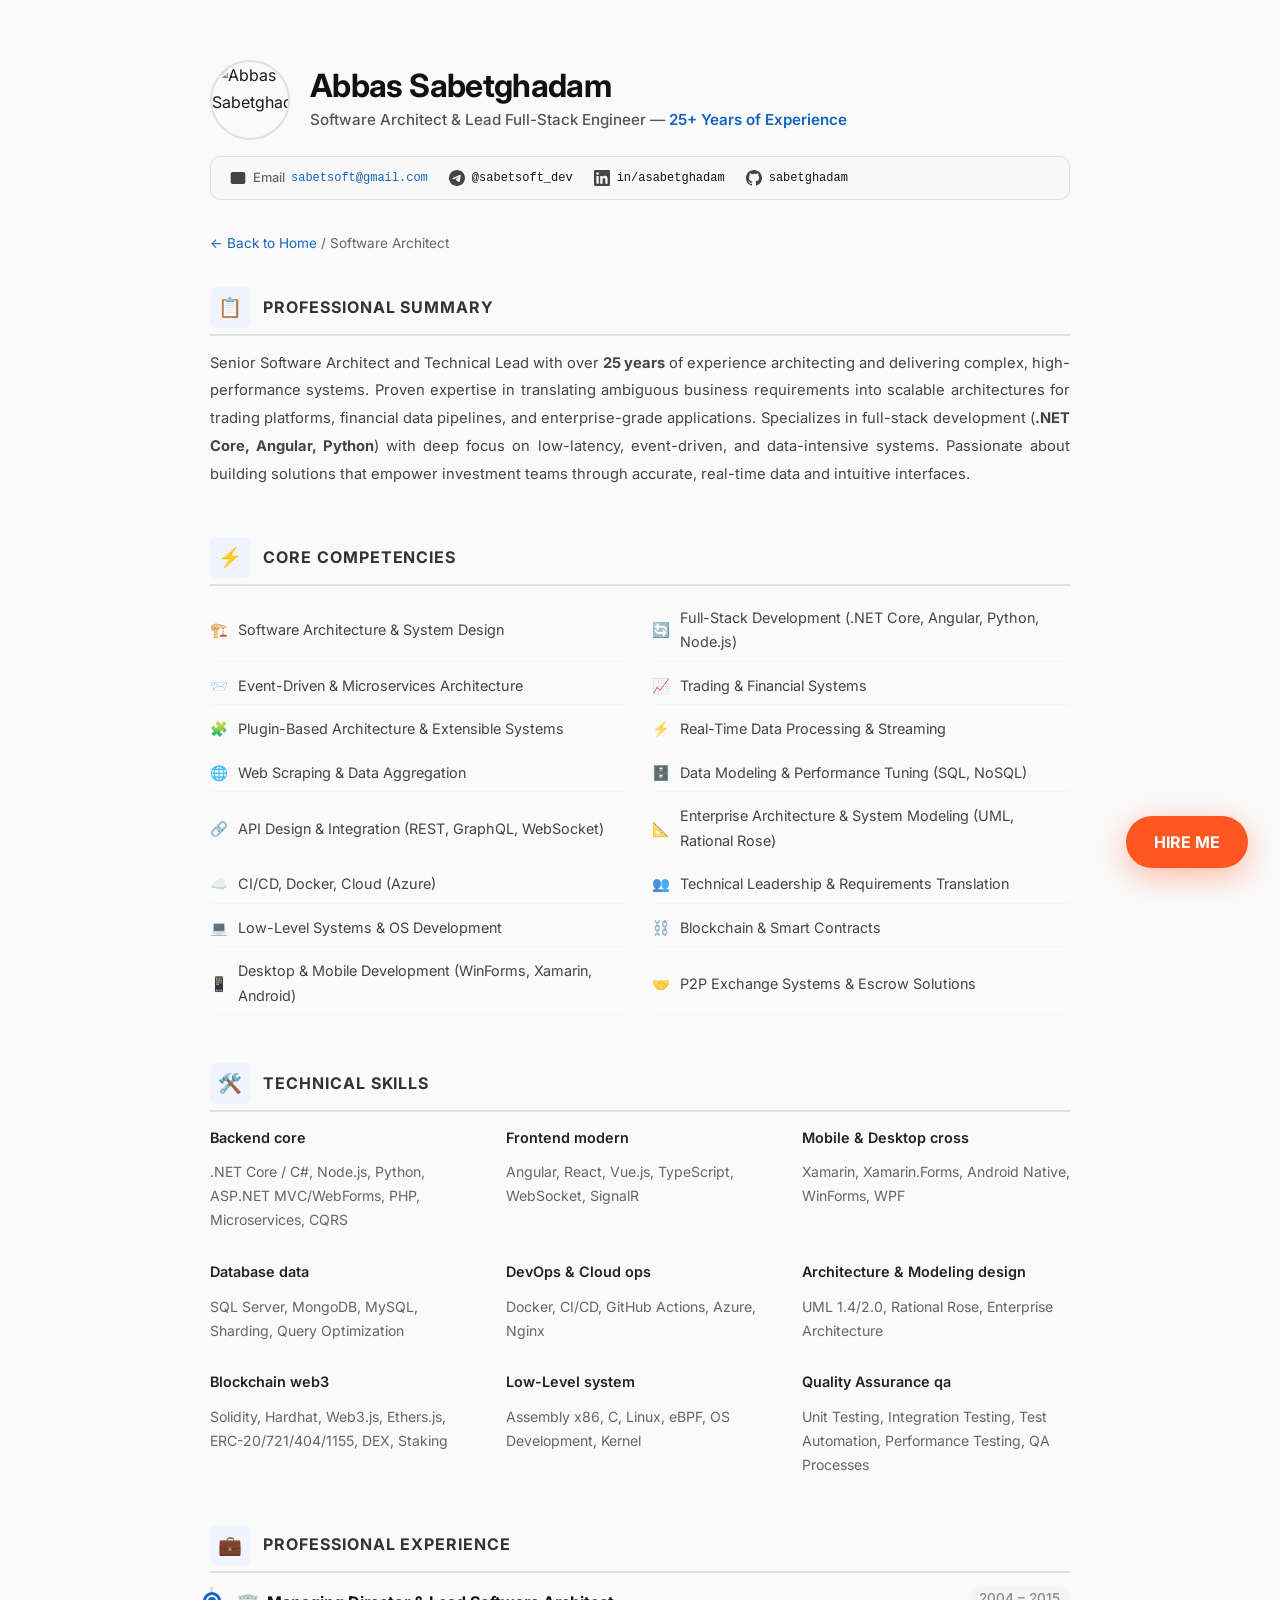
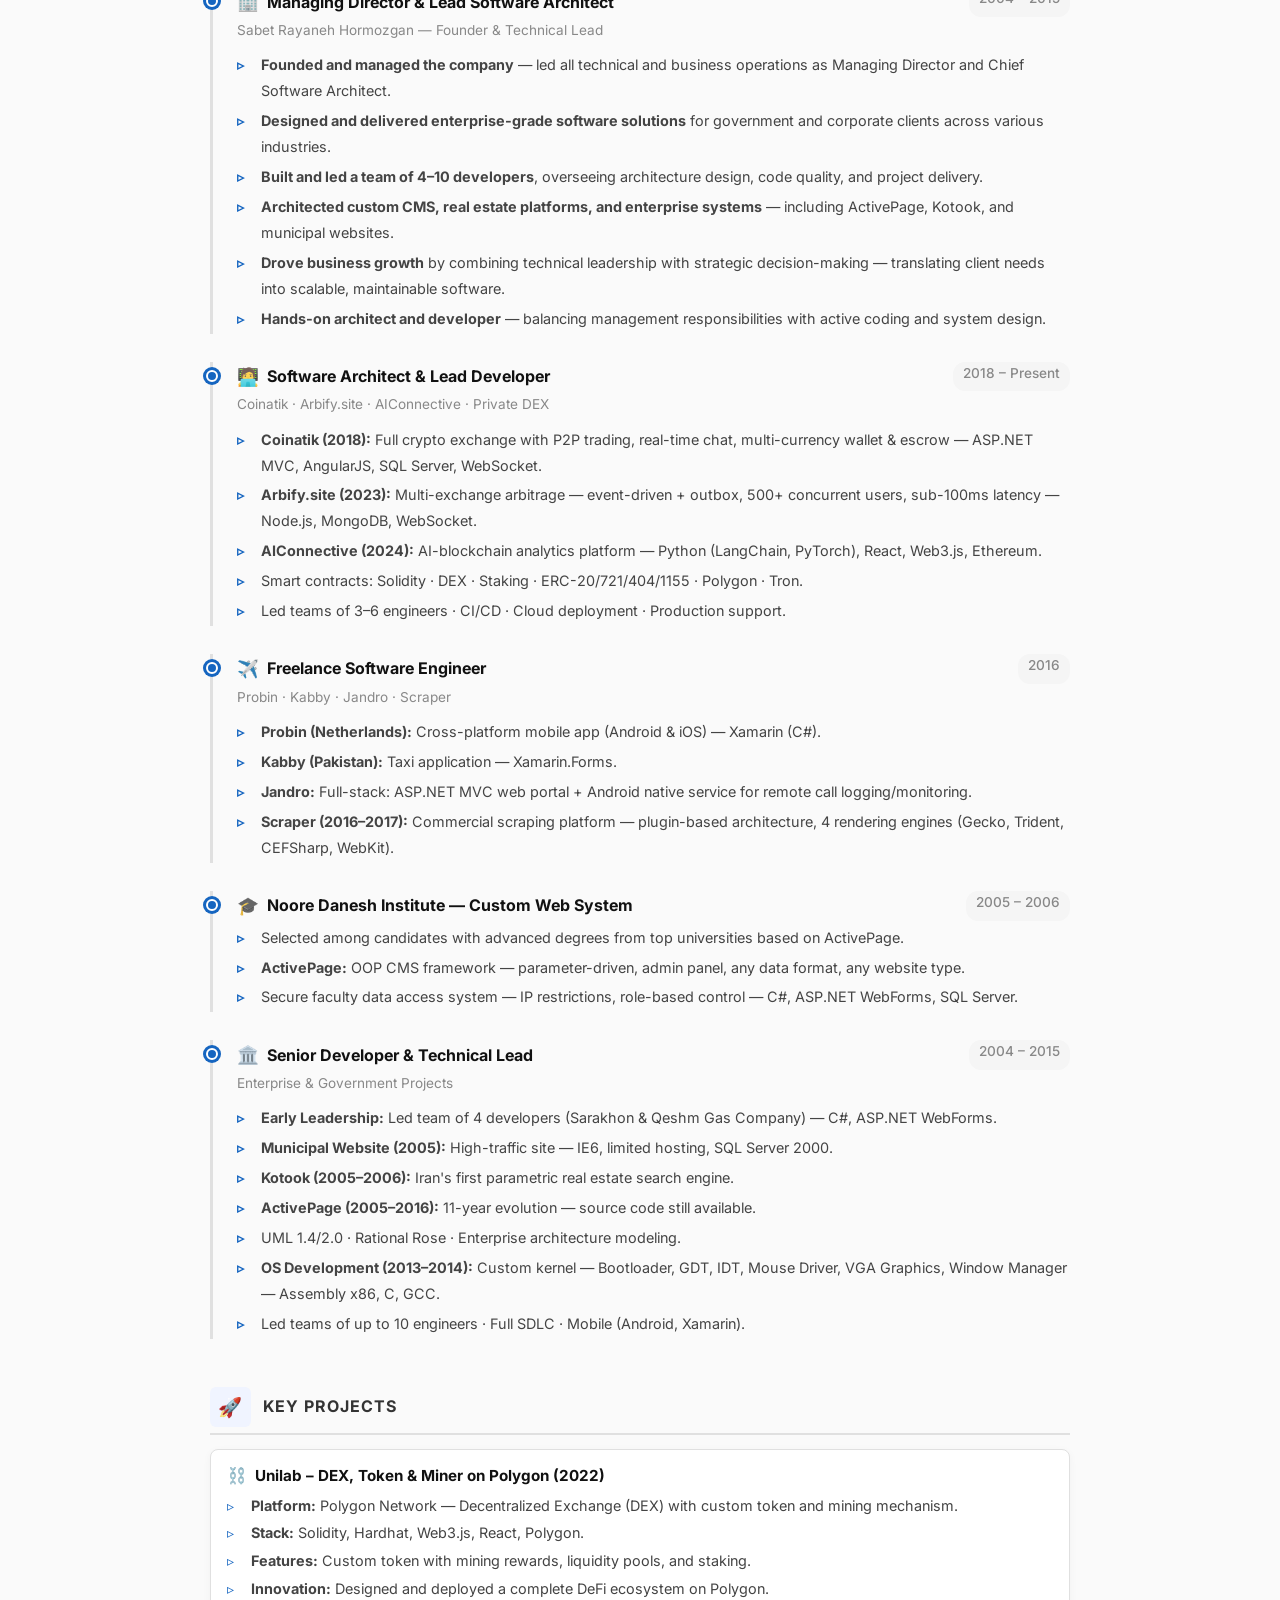
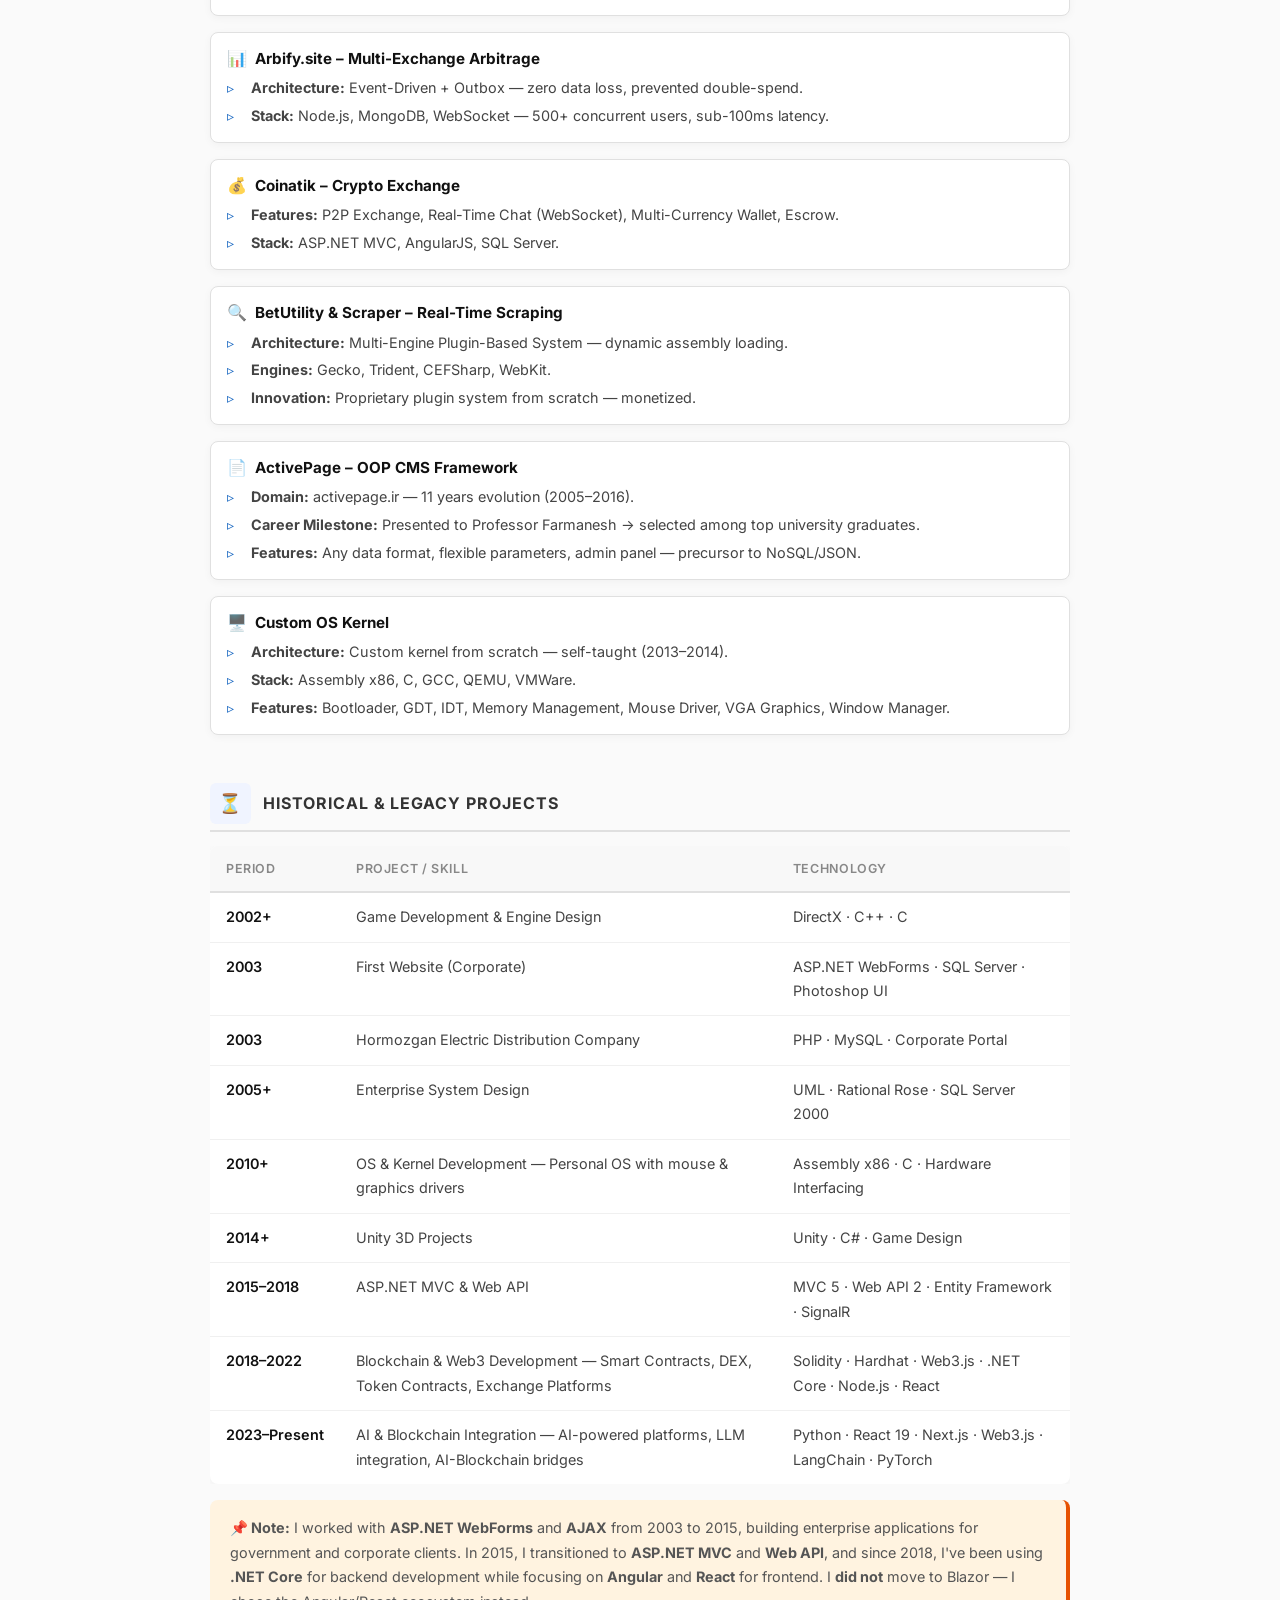
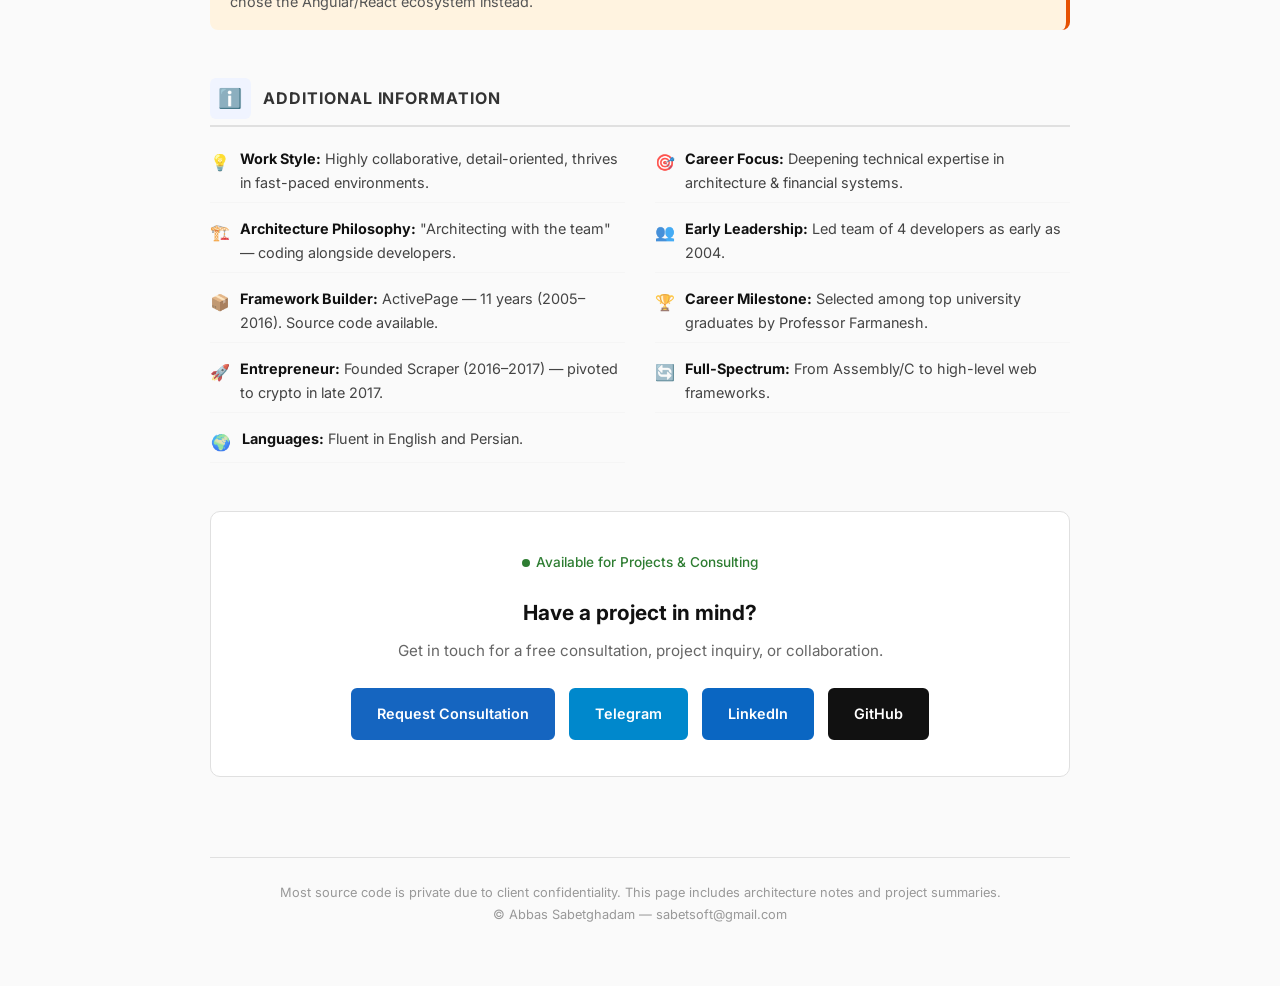
==== architect.html @ c686d270 "Create architect.html" ====
<!DOCTYPE html>
<html lang="en">

<head>
    <meta charset="UTF-8" />
    <meta name="viewport" content="width=device-width, initial-scale=1.0" />
    <title>Software Architect — Abbas Sabetghadam</title>
    <meta name="description"
        content="Software Architect and Lead Full-Stack Engineer with 25+ years of experience. Specializing in scalable architectures, trading systems, .NET Core, Angular, and real-time data pipelines." />
    <link rel="preconnect" href="https://fonts.googleapis.com" />
    <link rel="preconnect" href="https://fonts.gstatic.com" crossorigin />
    <link
        href="https://fonts.googleapis.com/css2?family=Inter:opsz,wght@14..32,400;14..32,500;14..32,600;14..32,700;14..32,800&display=swap"
        rel="stylesheet" />
    <style>
        /* ─── Reset & Base ─── */
        *,
        *::before,
        *::after {
            margin: 0;
            padding: 0;
            box-sizing: border-box;
        }

        :root {
            --primary: #111;
            --accent: #1565c0;
            --accent-hover: #0d47a1;
            --bg: #fafafa;
            --card: #fff;
            --border: #e0e0e0;
            --text: #1a1a1a;
            --muted: #666;
            --green: #2e7d32;
            --orange: #e65100;
            --blue: #1565c0;
            --hire: #ff5722;
            --hire-hover: #e64a19;
            --hire-glow: rgba(255, 87, 34, 0.4);
            --icon-bg: #f0f4ff;
            --shadow: 0 2px 8px rgba(0, 0, 0, 0.04);
        }

        * {
            margin: 0;
            padding: 0;
            box-sizing: border-box;
        }

        body {
            font-family: 'Inter', -apple-system, BlinkMacSystemFont, sans-serif;
            background: var(--bg);
            color: var(--text);
            line-height: 1.7;
            -webkit-font-smoothing: antialiased;
            padding: 60px 30px;
        }

        .container {
            max-width: 860px;
            margin: 0 auto;
        }

        /* ─── Floating Hire Button ─── */
        .floating-hire {
            position: fixed;
            bottom: 32px;
            right: 32px;
            z-index: 999;
        }

        .hire-btn {
            display: inline-flex;
            align-items: center;
            gap: 10px;
            padding: 16px 28px;
            background: var(--hire);
            color: #fff;
            border: none;
            border-radius: 50px;
            font-size: 1rem;
            font-weight: 700;
            font-family: 'Inter', sans-serif;
            cursor: pointer;
            box-shadow: 0 8px 30px var(--hire-glow);
            transition: all 0.3s ease;
            animation: hirePulse 2s ease-in-out infinite;
        }

        .hire-btn:hover {
            transform: translateY(-3px) scale(1.03);
            background: var(--hire-hover);
        }

        @keyframes hirePulse {

            0%,
            100% {
                transform: scale(1);
            }

            50% {
                transform: scale(1.04);
            }
        }

        /* ─── Modal ─── */
        .modal-overlay {
            position: fixed;
            top: 0;
            left: 0;
            width: 100%;
            height: 100%;
            background: rgba(0, 0, 0, 0.6);
            z-index: 9999;
            display: flex;
            align-items: center;
            justify-content: center;
            opacity: 0;
            visibility: hidden;
            transition: all 0.3s ease;
            backdrop-filter: blur(4px);
        }

        .modal-overlay.active {
            opacity: 1;
            visibility: visible;
        }

        .modal {
            background: #fff;
            border-radius: 16px;
            padding: 0;
            max-width: 520px;
            width: 90%;
            box-shadow: 0 25px 80px rgba(0, 0, 0, 0.25);
            transform: translateY(30px) scale(0.95);
            transition: all 0.4s cubic-bezier(0.175, 0.885, 0.32, 1.275);
            overflow: hidden;
        }

        .modal-overlay.active .modal {
            transform: translateY(0) scale(1);
        }

        .modal-header {
            background: var(--hire);
            padding: 28px 28px 20px;
            color: #fff;
            text-align: center;
        }

        .modal-header h2 {
            font-size: 1.5rem;
            font-weight: 700;
            margin-bottom: 4px;
        }

        .modal-header .modal-subtitle {
            font-size: 0.9rem;
            opacity: 0.9;
        }

        .modal-body {
            padding: 28px;
        }

        .modal-options {
            display: flex;
            flex-direction: column;
            gap: 14px;
        }

        .modal-option {
            display: flex;
            align-items: center;
            gap: 16px;
            padding: 18px 20px;
            border: 2px solid var(--border);
            border-radius: 12px;
            text-decoration: none;
            color: var(--text);
            font-weight: 600;
            font-size: 0.95rem;
            transition: all 0.2s ease;
        }

        .modal-option:hover {
            border-color: var(--accent);
            background: #f8faff;
            transform: translateX(4px);
        }

        .modal-option-icon {
            width: 44px;
            height: 44px;
            border-radius: 10px;
            display: flex;
            align-items: center;
            justify-content: center;
            flex-shrink: 0;
            font-size: 1.3rem;
        }

        .modal-option-icon.email {
            background: #e3f2fd;
            color: #1565c0;
        }

        .modal-option-icon.telegram {
            background: #e0f7fa;
            color: #0088cc;
        }

        .modal-option-icon.linkedin {
            background: #e8eaf6;
            color: #0a66c2;
        }

        .modal-option-icon.github {
            background: #f5f5f5;
            color: #111;
        }

        .modal-option-text small {
            display: block;
            font-weight: 400;
            color: var(--muted);
            font-size: 0.8rem;
            margin-top: 2px;
        }

        .modal-close {
            display: block;
            width: 100%;
            margin-top: 20px;
            padding: 12px;
            background: transparent;
            border: 2px solid #ddd;
            border-radius: 10px;
            font-size: 0.9rem;
            font-weight: 600;
            cursor: pointer;
            color: #888;
            transition: all 0.2s;
            font-family: 'Inter', sans-serif;
        }

        .modal-close:hover {
            border-color: #aaa;
            color: #555;
            background: #f5f5f5;
        }

        .modal-footer-note {
            text-align: center;
            font-size: 0.78rem;
            color: #aaa;
            margin-top: 16px;
        }

        /* ─── Header ─── */
        .header {
            display: flex;
            flex-direction: column;
            gap: 16px;
            margin-bottom: 32px;
        }

        .header-top {
            display: flex;
            align-items: center;
            gap: 20px;
            flex-wrap: wrap;
        }

        .profile-pic {
            width: 80px;
            height: 80px;
            border-radius: 50%;
            object-fit: cover;
            border: 2px solid var(--border);
            flex-shrink: 0;
        }

        .header-title h1 {
            font-size: 2rem;
            font-weight: 700;
            letter-spacing: -0.02em;
            color: var(--primary);
            line-height: 1.2;
        }

        .header-title .role {
            font-size: 0.95rem;
            font-weight: 500;
            color: #555;
            margin-top: 2px;
        }

        .header-title .role .highlight {
            color: var(--accent);
            font-weight: 600;
        }

        /* ─── Social Box ─── */
        .social-box {
            display: flex;
            flex-wrap: wrap;
            align-items: center;
            gap: 12px 20px;
            padding: 10px 18px;
            border: 1px solid var(--border);
            border-radius: 10px;
            background: #f8f8f8;
            width: 100%;
        }

        .social-item {
            display: flex;
            align-items: center;
            gap: 6px;
            font-size: 0.8rem;
            color: #444;
            text-decoration: none;
            transition: color 0.2s;
        }

        .social-item:hover {
            color: var(--accent);
        }

        .social-item .icon {
            width: 18px;
            height: 18px;
            flex-shrink: 0;
            display: flex;
            align-items: center;
            justify-content: center;
        }

        .social-item .icon svg {
            width: 16px;
            height: 16px;
            fill: currentColor;
        }

        .social-item .label {
            font-weight: 500;
            color: #666;
        }

        .social-item .handle {
            color: var(--primary);
            font-weight: 400;
            font-family: 'SF Mono', 'Fira Code', monospace;
            font-size: 0.75rem;
        }

        .social-item .handle.email {
            color: var(--accent);
        }

        .social-item:hover .handle.email {
            text-decoration: underline;
        }

        /* ─── Breadcrumb ─── */
        .breadcrumb {
            font-size: 0.85rem;
            color: var(--muted);
            margin-bottom: 32px;
        }

        .breadcrumb a {
            color: var(--accent);
            text-decoration: none;
        }

        .breadcrumb a:hover {
            text-decoration: underline;
        }

        /* ─── Sections ─── */
        .section {
            margin-bottom: 48px;
        }

        .section-title {
            font-size: 1rem;
            font-weight: 700;
            text-transform: uppercase;
            letter-spacing: 0.06em;
            color: #333;
            margin-bottom: 14px;
            padding-bottom: 6px;
            border-bottom: 2px solid #e0e0e0;
            display: flex;
            align-items: center;
            gap: 12px;
        }

        .section-title .section-icon {
            font-size: 1.2rem;
            background: var(--icon-bg);
            padding: 4px 8px;
            border-radius: 6px;
        }

        .section-title .badge-new {
            font-size: 0.65rem;
            text-transform: none;
            background: var(--green);
            color: #fff;
            padding: 2px 10px;
            border-radius: 12px;
            font-weight: 600;
        }

        .skill-grid {
            display: grid;
            grid-template-columns: repeat(auto-fit, minmax(220px, 1fr));
            gap: 28px;
        }

        .skill-category h3 {
            font-size: 0.9rem;
            font-weight: 600;
            color: #222;
            margin-bottom: 10px;
        }

        .skill-category p {
            font-size: 0.88rem;
            color: var(--muted);
            line-height: 1.7;
        }

        .skill-category .tech-tags {
            display: flex;
            flex-wrap: wrap;
            gap: 6px;
            margin-top: 8px;
        }

        .skill-category .tech-tag {
            padding: 2px 10px;
            background: #f0f0f0;
            border-radius: 4px;
            font-size: 0.75rem;
            font-weight: 500;
            color: #555;
        }

        .skill-category .tech-tag.primary {
            background: #e3f2fd;
            color: #1565c0;
        }

        .skill-category .tech-tag.new {
            background: #e8f5e9;
            color: #2e7d32;
        }

        .skill-category .tech-tag.legacy {
            background: #fff3e0;
            color: #e65100;
        }

        .competencies-grid {
            display: grid;
            grid-template-columns: repeat(2, 1fr);
            gap: 6px 24px;
        }

        .competencies-grid .item {
            font-size: 0.9rem;
            color: #444;
            padding: 6px 0 6px 28px;
            border-bottom: 1px solid #f5f5f5;
            position: relative;
            display: flex;
            align-items: center;
            gap: 10px;
        }

        .competencies-grid .item .icon {
            position: absolute;
            left: 0;
            font-size: 0.9rem;
            opacity: 0.8;
        }

        .competencies-grid .item::before {
            display: none;
        }

        .exp-item {
            margin-bottom: 28px;
            padding-left: 28px;
            position: relative;
            border-left: 3px solid #e0e0e0;
            padding-left: 24px;
        }

        .exp-item:last-child {
            margin-bottom: 0;
        }

        .exp-item::before {
            content: "";
            position: absolute;
            left: -7px;
            top: 8px;
            width: 12px;
            height: 12px;
            background: var(--accent);
            border-radius: 50%;
            border: 2px solid var(--card);
            box-shadow: 0 0 0 3px var(--accent);
        }

        .exp-header {
            display: flex;
            justify-content: space-between;
            flex-wrap: wrap;
            gap: 4px 12px;
            margin-bottom: 2px;
        }

        .exp-header h3 {
            font-size: 1rem;
            font-weight: 700;
            color: #111;
            display: flex;
            align-items: center;
            gap: 8px;
        }

        .exp-header h3 .exp-icon {
            font-size: 1.1rem;
            opacity: 0.8;
        }

        .exp-header .year {
            font-size: 0.85rem;
            color: #888;
            font-weight: 500;
            background: #f5f5f5;
            padding: 0 10px;
            border-radius: 12px;
        }

        .exp-sub {
            font-size: 0.85rem;
            color: #888;
            margin-bottom: 8px;
        }

        .exp-list {
            list-style: none;
            padding: 0;
            font-size: 0.9rem;
            color: #444;
            line-height: 1.8;
        }

        .exp-list li {
            padding: 2px 0 2px 24px;
            position: relative;
        }

        .exp-list li::before {
            content: "▹";
            position: absolute;
            left: 0;
            color: var(--accent);
            font-weight: 600;
        }

        .project-item {
            margin-bottom: 16px;
            padding: 12px 16px;
            background: var(--card);
            border: 1px solid var(--border);
            border-radius: 8px;
            transition: all 0.2s ease;
            box-shadow: var(--shadow);
        }

        .project-item:hover {
            border-color: var(--accent);
        }

        .project-item:last-child {
            margin-bottom: 0;
        }

        .project-item h3 {
            font-size: 0.95rem;
            font-weight: 700;
            color: #111;
            display: flex;
            align-items: center;
            gap: 8px;
        }

        .project-item h3 .project-icon {
            font-size: 1rem;
            opacity: 0.8;
        }

        .project-item ul {
            list-style: none;
            padding: 0;
            font-size: 0.9rem;
            color: #444;
            line-height: 1.8;
            margin-top: 2px;
        }

        .project-item ul li {
            padding: 1px 0 1px 24px;
            position: relative;
        }

        .project-item ul li::before {
            content: "▹";
            position: absolute;
            left: 0;
            color: var(--accent);
        }

        .table-wrapper {
            overflow-x: auto;
            margin-top: 8px;
        }

        .table-wrapper table {
            width: 100%;
            border-collapse: collapse;
            font-size: 0.9rem;
            background: var(--card);
            border-radius: 8px;
            overflow: hidden;
            box-shadow: var(--shadow);
        }

        .table-wrapper thead th {
            text-align: left;
            font-weight: 600;
            font-size: 0.78rem;
            text-transform: uppercase;
            letter-spacing: 0.05em;
            color: #888;
            padding: 12px 16px;
            background: #f8f8f8;
            border-bottom: 2px solid var(--border);
        }

        .table-wrapper tbody td {
            padding: 12px 16px;
            border-bottom: 1px solid #f0f0f0;
            vertical-align: top;
            color: #444;
        }

        .table-wrapper tbody tr:last-child td {
            border-bottom: none;
        }

        .table-wrapper tbody td:first-child {
            font-weight: 600;
            color: var(--primary);
            white-space: nowrap;
        }

        .project-link {
            color: var(--accent);
            text-decoration: none;
            font-weight: 500;
            font-size: 0.8rem;
            margin-left: 4px;
        }

        .project-link:hover {
            text-decoration: underline;
        }

        .badge {
            display: inline-block;
            font-size: 0.72rem;
            font-weight: 600;
            padding: 4px 10px;
            border-radius: 4px;
            text-transform: uppercase;
            letter-spacing: 0.04em;
        }

        .badge-live {
            background: #e8f5e9;
            color: var(--green);
        }

        .badge-progress {
            background: #fff3e0;
            color: var(--orange);
        }

        .badge-done {
            background: #e3f2fd;
            color: var(--blue);
        }

        blockquote {
            border-left: 3px solid #333;
            padding: 8px 0 8px 20px;
            margin: 24px 0;
            color: var(--muted);
            font-style: italic;
            font-size: 0.95rem;
        }

        .feature-grid {
            display: grid;
            grid-template-columns: repeat(auto-fit, minmax(200px, 1fr));
            gap: 20px;
            margin: 16px 0;
        }

        .feature-item {
            background: var(--card);
            border: 1px solid var(--border);
            border-radius: 8px;
            padding: 20px;
            text-align: center;
        }

        .feature-item .icon {
            font-size: 2rem;
            margin-bottom: 8px;
        }

        .feature-item h4 {
            font-size: 0.9rem;
            font-weight: 600;
            margin-bottom: 4px;
        }

        .feature-item p {
            font-size: 0.8rem;
            color: var(--muted);
        }

        .code-block {
            background: #1e1e1e;
            color: #d4d4d4;
            padding: 24px;
            border-radius: 6px;
            font-family: 'SF Mono', 'Fira Code', 'Consolas', monospace;
            font-size: 0.82rem;
            line-height: 1.8;
            overflow-x: auto;
            margin: 16px 0;
        }

        .code-block .comment {
            color: #6a9955;
        }

        .code-block .keyword {
            color: #569cd6;
        }

        .code-block .string {
            color: #ce9178;
        }

        .code-block .func {
            color: #dcdcaa;
        }

        .code-block .type {
            color: #4ec9b0;
        }

        .info-grid {
            display: grid;
            grid-template-columns: 1fr 1fr;
            gap: 8px 30px;
            font-size: 0.9rem;
            color: #444;
        }

        .info-grid strong {
            color: #111;
        }

        .info-grid .info-item {
            display: flex;
            align-items: flex-start;
            gap: 10px;
            padding: 6px 0;
            border-bottom: 1px solid #f5f5f5;
        }

        .info-grid .info-item .info-icon {
            font-size: 1rem;
            opacity: 0.8;
            margin-top: 2px;
            width: 22px;
            text-align: center;
        }

        .cta-section {
            background: var(--card);
            border: 1px solid var(--border);
            border-radius: 10px;
            padding: 36px 32px;
            text-align: center;
            margin-top: 40px;
        }

        .cta-section h2 {
            font-size: 1.3rem;
            font-weight: 700;
            color: var(--primary);
            margin-bottom: 8px;
        }

        .cta-section p {
            color: var(--muted);
            margin-bottom: 24px;
            font-size: 0.95rem;
        }

        .cta-buttons {
            display: flex;
            gap: 14px;
            justify-content: center;
            flex-wrap: wrap;
        }

        .btn {
            display: inline-flex;
            align-items: center;
            gap: 8px;
            padding: 12px 24px;
            border-radius: 6px;
            font-size: 0.9rem;
            font-weight: 600;
            text-decoration: none;
            transition: all 0.2s;
            cursor: pointer;
            font-family: 'Inter', sans-serif;
            border: 2px solid transparent;
        }

        .btn-primary {
            background: var(--accent);
            color: #fff;
            border-color: var(--accent);
        }

        .btn-primary:hover {
            background: var(--accent-hover);
            border-color: var(--accent-hover);
        }

        .btn-telegram {
            background: #0088cc;
            color: #fff;
            border-color: #0088cc;
        }

        .btn-telegram:hover {
            background: #006da3;
            border-color: #006da3;
        }

        .btn-linkedin {
            background: #0a66c2;
            color: #fff;
            border-color: #0a66c2;
        }

        .btn-linkedin:hover {
            background: #084e96;
            border-color: #084e96;
        }

        .btn-github {
            background: #111;
            color: #fff;
            border-color: #111;
        }

        .btn-github:hover {
            background: #333;
            border-color: #333;
        }

        .availability {
            display: inline-flex;
            align-items: center;
            gap: 6px;
            margin-bottom: 20px;
            font-size: 0.85rem;
            color: var(--green);
            font-weight: 500;
        }

        .availability-dot {
            width: 8px;
            height: 8px;
            border-radius: 50%;
            background: var(--green);
            animation: pulse 2s infinite;
        }

        @keyframes pulse {

            0%,
            100% {
                opacity: 1;
            }

            50% {
                opacity: 0.4;
            }
        }

        .footer-note {
            margin-top: 80px;
            padding-top: 24px;
            border-top: 1px solid var(--border);
            font-size: 0.8rem;
            color: #999;
            text-align: center;
        }

        .inline-code {
            background: #f0f0f0;
            padding: 2px 8px;
            border-radius: 4px;
            font-family: 'SF Mono', 'Fira Code', 'Consolas', monospace;
            font-size: 0.85rem;
            color: #d63384;
        }

        .legacy-note {
            background: #fff3e0;
            border-radius: 8px;
            padding: 16px 20px;
            border-right: 4px solid #e65100;
            margin-top: 16px;
        }

        .legacy-note p {
            font-size: 0.9rem;
            color: #555;
            margin: 0;
        }

        @media (max-width: 650px) {
            .container {
                padding: 40px 20px;
            }

            .header-top {
                flex-wrap: wrap;
            }

            .header-title h1 {
                font-size: 1.5rem;
            }

            .social-box {
                flex-direction: column;
                align-items: stretch;
                gap: 6px;
                padding: 10px 14px;
            }

            .social-item {
                font-size: 0.75rem;
            }

            .social-item .handle {
                font-size: 0.7rem;
            }

            .competencies-grid {
                grid-template-columns: 1fr;
            }

            .skill-grid,
            .feature-grid {
                grid-template-columns: 1fr;
            }

            .info-grid {
                grid-template-columns: 1fr;
            }

            .cta-buttons {
                flex-direction: column;
            }

            .btn {
                justify-content: center;
            }

            .floating-hire {
                bottom: 20px;
                right: 20px;
            }

            .hire-btn {
                padding: 14px 22px;
                font-size: 0.9rem;
            }

            .modal {
                width: 95%;
            }

            .modal-body {
                padding: 20px;
            }

            .modal-option {
                padding: 14px 16px;
            }

            .exp-item {
                padding-left: 16px;
            }

            .exp-item::before {
                left: -6px;
                width: 10px;
                height: 10px;
            }

            .table-wrapper tbody td:first-child {
                white-space: normal;
            }

            .legacy-note {
                padding: 12px 16px;
            }

            .legacy-note p {
                font-size: 0.8rem;
            }
        }
    </style>
</head>

<body>

    <!-- ─── Floating Hire Button ─── -->
    <div class="floating-hire">
        <button class="hire-btn" onclick="openHireModal()">HIRE ME</button>
    </div>

    <!-- ─── Hire Modal ─── -->
    <div class="modal-overlay" id="hireModal">
        <div class="modal">
            <div class="modal-header">
                <h2>Let's Build Together 🚀</h2>
                <div class="modal-subtitle">Choose how you'd like to connect</div>
            </div>
            <div class="modal-body">
                <div class="modal-options">
                    <a href="mailto:sabetsoft@gmail.com?subject=Architecture%20Project%20Inquiry" class="modal-option">
                        <div class="modal-option-icon email">✉️</div>
                        <div class="modal-option-text">
                            Send an Email
                            <small>sabetsoft@gmail.com</small>
                        </div>
                    </a>
                    <a href="https://t.me/sabetsoft_dev" target="_blank" rel="noopener" class="modal-option">
                        <div class="modal-option-icon telegram">💬</div>
                        <div class="modal-option-text">
                            Chat on Telegram
                            <small>@sabetsoft_dev</small>
                        </div>
                    </a>
                    <a href="https://www.linkedin.com/in/asabetghadam" target="_blank" rel="noopener"
                        class="modal-option">
                        <div class="modal-option-icon linkedin">🔗</div>
                        <div class="modal-option-text">
                            Connect on LinkedIn
                            <small>Professional profile</small>
                        </div>
                    </a>
                    <a href="https://github.com/sabetghadam" target="_blank" rel="noopener" class="modal-option">
                        <div class="modal-option-icon github">🐙</div>
                        <div class="modal-option-text">
                            View GitHub
                            <small>Open source &amp; project samples</small>
                        </div>
                    </a>
                </div>
                <button class="modal-close" onclick="closeHireModal()">Maybe Later</button>
                <div class="modal-footer-note">Typically respond within a few hours</div>
            </div>
        </div>
    </div>

    <div class="container">

        <!-- ─── HEADER ─── -->
        <div class="header">

            <div class="header-top">
                <img src="https://avatars.githubusercontent.com/u/6519453?s=96&v=4" alt="Abbas Sabetghadam"
                    class="profile-pic" />
                <div class="header-title">
                    <h1>Abbas Sabetghadam</h1>
                    <div class="role">
                        Software Architect &amp; Lead Full-Stack Engineer —
                        <span class="highlight">25+ Years of Experience</span>
                    </div>
                </div>
            </div>

            <div class="social-box">

                <a href="mailto:sabetsoft@gmail.com" class="social-item">
                    <span class="icon">
                        <svg viewBox="0 0 24 24" fill="none" stroke="currentColor" stroke-width="2">
                            <path d="M4 4h16c1.1 0 2 .9 2 2v12c0 1.1-.9 2-2 2H4c-1.1 0-2-.9-2-2V6c0-1.1.9-2 2-2z" />
                            <polyline points="22,6 12,13 2,6" />
                        </svg>
                    </span>
                    <span class="label">Email</span>
                    <span class="handle email">sabetsoft@gmail.com</span>
                </a>

                <a href="https://t.me/sabetsoft_dev" target="_blank" rel="noopener" class="social-item">
                    <span class="icon">
                        <svg viewBox="0 0 24 24" fill="currentColor">
                            <path d="M12 0C5.373 0 0 5.373 0 12s5.373 12 12 12 12-5.373 12-12S18.627 0 12 0zm5.562 8.161c-.18 1.897-.962 6.502-1.359 8.627-.168.9-.5 1.201-.82 1.23-.697.064-1.226-.461-1.901-.903-1.056-.692-1.653-1.123-2.678-1.799-1.185-.781-.417-1.21.258-1.911.177-.184 3.247-2.977 3.307-3.23.007-.032.015-.15-.056-.212s-.174-.041-.249-.024c-.106.024-1.793 1.139-5.062 3.345-.479.329-.913.489-1.302.481-.428-.009-1.252-.242-1.865-.442-.752-.244-1.349-.374-1.297-.788.027-.216.325-.437.893-.663 3.498-1.524 5.831-2.529 6.998-3.014 3.333-1.386 4.025-1.627 4.477-1.635.099-.002.321.023.465.141.145.118.185.276.208.542z" />
                        </svg>
                    </span>
                    <span class="handle">@sabetsoft_dev</span>
                </a>

                <a href="https://www.linkedin.com/in/asabetghadam" target="_blank" rel="noopener" class="social-item">
                    <span class="icon">
                        <svg viewBox="0 0 24 24" fill="currentColor">
                            <path d="M20.447 20.452h-3.554v-5.569c0-1.328-.027-3.037-1.852-3.037-1.853 0-2.136 1.445-2.136 2.939v5.667H9.351V9h3.414v1.561h.046c.477-.9 1.637-1.85 3.37-1.85 3.601 0 4.267 2.37 4.267 5.455v6.286zM5.337 7.433a2.062 2.062 0 01-2.063-2.065 2.064 2.064 0 112.063 2.065zm1.782 13.019H3.555V9h3.564v11.452zM22.225 0H1.771C.792 0 0 .774 0 1.729v20.542C0 23.227.792 24 1.771 24h20.451C23.2 24 24 23.227 24 22.271V1.729C24 .774 23.2 0 22.222 0h.003z" />
                        </svg>
                    </span>
                    <span class="handle">in/asabetghadam</span>
                </a>

                <a href="https://github.com/sabetghadam" target="_blank" rel="noopener" class="social-item">
                    <span class="icon">
                        <svg viewBox="0 0 24 24" fill="currentColor">
                            <path d="M12 0C5.374 0 0 5.373 0 12c0 5.302 3.438 9.8 8.207 11.387.599.111.793-.261.793-.577v-2.234c-3.338.726-4.033-1.416-4.033-1.416-.546-1.387-1.333-1.756-1.333-1.756-1.089-.745.083-.729.083-.729 1.205.084 1.839 1.237 1.839 1.237 1.07 1.834 2.807 1.304 3.492.997.107-.775.418-1.305.762-1.604-2.665-.305-5.467-1.334-5.467-5.931 0-1.311.469-2.381 1.236-3.221-.124-.303-.535-1.524.117-3.176 0 0 1.008-.322 3.301 1.23A11.509 11.509 0 0112 5.803c1.02.005 2.047.138 3.006.404 2.291-1.552 3.297-1.23 3.297-1.23.653 1.653.242 2.874.118 3.176.77.84 1.235 1.911 1.235 3.221 0 4.609-2.807 5.624-5.479 5.921.43.372.823 1.102.823 2.222v3.293c0 .319.192.694.801.576C20.566 21.797 24 17.3 24 12c0-6.627-5.373-12-12-12z" />
                        </svg>
                    </span>
                    <span class="handle">sabetghadam</span>
                </a>

            </div>

        </div>

        <!-- ─── BREADCRUMB ─── -->
        <div class="breadcrumb">
            <a href="index.html">← Back to Home</a> / Software Architect
        </div>

        <!-- ─── PROFESSIONAL SUMMARY ─── -->
        <div class="section">
            <div class="section-title">
                <span class="section-icon">📋</span>
                Professional Summary
            </div>
            <div class="summary-text" style="font-size:0.92rem; color:#444; line-height:1.9; text-align:justify;">
                Senior Software Architect and Technical Lead with over <strong>25 years</strong> of experience architecting
                and delivering complex, high-performance systems. Proven expertise in translating ambiguous business
                requirements into scalable architectures for trading platforms, financial data pipelines, and
                enterprise-grade applications.
                Specializes in full-stack development (<strong>.NET Core, Angular, Python</strong>) with deep focus on
                low-latency, event-driven, and data-intensive systems. Passionate about building solutions that empower
                investment teams through accurate, real-time data and intuitive interfaces.
            </div>
        </div>

        <!-- ─── CORE COMPETENCIES ─── -->
        <div class="section">
            <div class="section-title">
                <span class="section-icon">⚡</span>
                Core Competencies
            </div>
            <div class="competencies-grid">
                <div class="item"><span class="icon">🏗️</span> Software Architecture &amp; System Design</div>
                <div class="item"><span class="icon">🔄</span> Full-Stack Development (.NET Core, Angular, Python, Node.js)</div>
                <div class="item"><span class="icon">📨</span> Event-Driven &amp; Microservices Architecture</div>
                <div class="item"><span class="icon">📈</span> Trading &amp; Financial Systems</div>
                <div class="item"><span class="icon">🧩</span> Plugin-Based Architecture &amp; Extensible Systems</div>
                <div class="item"><span class="icon">⚡</span> Real-Time Data Processing &amp; Streaming</div>
                <div class="item"><span class="icon">🌐</span> Web Scraping &amp; Data Aggregation</div>
                <div class="item"><span class="icon">🗄️</span> Data Modeling &amp; Performance Tuning (SQL, NoSQL)</div>
                <div class="item"><span class="icon">🔗</span> API Design &amp; Integration (REST, GraphQL, WebSocket)</div>
                <div class="item"><span class="icon">📐</span> Enterprise Architecture &amp; System Modeling (UML, Rational Rose)</div>
                <div class="item"><span class="icon">☁️</span> CI/CD, Docker, Cloud (Azure)</div>
                <div class="item"><span class="icon">👥</span> Technical Leadership &amp; Requirements Translation</div>
                <div class="item"><span class="icon">💻</span> Low-Level Systems &amp; OS Development</div>
                <div class="item"><span class="icon">⛓️</span> Blockchain &amp; Smart Contracts</div>
                <div class="item"><span class="icon">📱</span> Desktop &amp; Mobile Development (WinForms, Xamarin, Android)</div>
                <div class="item"><span class="icon">🤝</span> P2P Exchange Systems &amp; Escrow Solutions</div>
            </div>
        </div>

        <!-- ─── TECHNICAL SKILLS ─── -->
        <div class="section">
            <div class="section-title">
                <span class="section-icon">🛠️</span>
                Technical Skills
            </div>
            <div class="skill-grid">
                <div class="skill-category">
                    <h3>Backend <span class="badge-new">core</span></h3>
                    <p>.NET Core / C#, Node.js, Python, ASP.NET MVC/WebForms, PHP, Microservices, CQRS</p>
                </div>
                <div class="skill-category">
                    <h3>Frontend <span class="badge-new">modern</span></h3>
                    <p>Angular, React, Vue.js, TypeScript, WebSocket, SignalR</p>
                </div>
                <div class="skill-category">
                    <h3>Mobile &amp; Desktop <span class="badge-new">cross</span></h3>
                    <p>Xamarin, Xamarin.Forms, Android Native, WinForms, WPF</p>
                </div>
                <div class="skill-category">
                    <h3>Database <span class="badge-new">data</span></h3>
                    <p>SQL Server, MongoDB, MySQL, Sharding, Query Optimization</p>
                </div>
                <div class="skill-category">
                    <h3>DevOps &amp; Cloud <span class="badge-new">ops</span></h3>
                    <p>Docker, CI/CD, GitHub Actions, Azure, Nginx</p>
                </div>
                <div class="skill-category">
                    <h3>Architecture &amp; Modeling <span class="badge-new">design</span></h3>
                    <p>UML 1.4/2.0, Rational Rose, Enterprise Architecture</p>
                </div>
                <div class="skill-category">
                    <h3>Blockchain <span class="badge-new">web3</span></h3>
                    <p>Solidity, Hardhat, Web3.js, Ethers.js, ERC-20/721/404/1155, DEX, Staking</p>
                </div>
                <div class="skill-category">
                    <h3>Low-Level <span class="badge-new">system</span></h3>
                    <p>Assembly x86, C, Linux, eBPF, OS Development, Kernel</p>
                </div>
                <div class="skill-category">
                    <h3>Quality Assurance <span class="badge-new">qa</span></h3>
                    <p>Unit Testing, Integration Testing, Test Automation, Performance Testing, QA Processes</p>
                </div>
            </div>
        </div>

        <!-- ─── PROFESSIONAL EXPERIENCE ─── -->
        <div class="section">
            <div class="section-title">
                <span class="section-icon">💼</span>
                Professional Experience
            </div>

            <div class="exp-item">
                <div class="exp-header">
                    <h3><span class="exp-icon">🏢</span> Managing Director &amp; Lead Software Architect</h3>
                    <span class="year">2004 – 2015</span>
                </div>
                <div class="exp-sub">Sabet Rayaneh Hormozgan — Founder &amp; Technical Lead</div>
                <ul class="exp-list">
                    <li><strong>Founded and managed the company</strong> — led all technical and business operations as Managing Director and Chief Software Architect.</li>
                    <li><strong>Designed and delivered enterprise-grade software solutions</strong> for government and corporate clients across various industries.</li>
                    <li><strong>Built and led a team of 4–10 developers</strong>, overseeing architecture design, code quality, and project delivery.</li>
                    <li><strong>Architected custom CMS, real estate platforms, and enterprise systems</strong> — including ActivePage, Kotook, and municipal websites.</li>
                    <li><strong>Drove business growth</strong> by combining technical leadership with strategic decision-making — translating client needs into scalable, maintainable software.</li>
                    <li><strong>Hands-on architect and developer</strong> — balancing management responsibilities with active coding and system design.</li>
                </ul>
            </div>

            <div class="exp-item">
                <div class="exp-header">
                    <h3><span class="exp-icon">🧑‍💻</span> Software Architect &amp; Lead Developer</h3>
                    <span class="year">2018 – Present</span>
                </div>
                <div class="exp-sub">Coinatik · Arbify.site · AIConnective · Private DEX</div>
                <ul class="exp-list">
                    <li><strong>Coinatik (2018):</strong> Full crypto exchange with P2P trading, real-time chat, multi-currency wallet &amp; escrow — ASP.NET MVC, AngularJS, SQL Server, WebSocket.</li>
                    <li><strong>Arbify.site (2023):</strong> Multi-exchange arbitrage — event-driven + outbox, 500+ concurrent users, sub-100ms latency — Node.js, MongoDB, WebSocket.</li>
                    <li><strong>AIConnective (2024):</strong> AI-blockchain analytics platform — Python (LangChain, PyTorch), React, Web3.js, Ethereum.</li>
                    <li>Smart contracts: Solidity · DEX · Staking · ERC-20/721/404/1155 · Polygon · Tron.</li>
                    <li>Led teams of 3–6 engineers · CI/CD · Cloud deployment · Production support.</li>
                </ul>
            </div>

            <div class="exp-item">
                <div class="exp-header">
                    <h3><span class="exp-icon">✈️</span> Freelance Software Engineer</h3>
                    <span class="year">2016</span>
                </div>
                <div class="exp-sub">Probin · Kabby · Jandro · Scraper</div>
                <ul class="exp-list">
                    <li><strong>Probin (Netherlands):</strong> Cross-platform mobile app (Android &amp; iOS) — Xamarin (C#).</li>
                    <li><strong>Kabby (Pakistan):</strong> Taxi application — Xamarin.Forms.</li>
                    <li><strong>Jandro:</strong> Full-stack: ASP.NET MVC web portal + Android native service for remote call logging/monitoring.</li>
                    <li><strong>Scraper (2016–2017):</strong> Commercial scraping platform — plugin-based architecture, 4 rendering engines (Gecko, Trident, CEFSharp, WebKit).</li>
                </ul>
            </div>

            <div class="exp-item">
                <div class="exp-header">
                    <h3><span class="exp-icon">🎓</span> Noore Danesh Institute — Custom Web System</h3>
                    <span class="year">2005 – 2006</span>
                </div>
                <ul class="exp-list">
                    <li>Selected among candidates with advanced degrees from top universities based on ActivePage.</li>
                    <li><strong>ActivePage:</strong> OOP CMS framework — parameter-driven, admin panel, any data format, any website type.</li>
                    <li>Secure faculty data access system — IP restrictions, role-based control — C#, ASP.NET WebForms, SQL Server.</li>
                </ul>
            </div>

            <div class="exp-item">
                <div class="exp-header">
                    <h3><span class="exp-icon">🏛️</span> Senior Developer &amp; Technical Lead</h3>
                    <span class="year">2004 – 2015</span>
                </div>
                <div class="exp-sub">Enterprise &amp; Government Projects</div>
                <ul class="exp-list">
                    <li><strong>Early Leadership:</strong> Led team of 4 developers (Sarakhon &amp; Qeshm Gas Company) — C#, ASP.NET WebForms.</li>
                    <li><strong>Municipal Website (2005):</strong> High-traffic site — IE6, limited hosting, SQL Server 2000.</li>
                    <li><strong>Kotook (2005–2006):</strong> Iran's first parametric real estate search engine.</li>
                    <li><strong>ActivePage (2005–2016):</strong> 11-year evolution — source code still available.</li>
                    <li>UML 1.4/2.0 · Rational Rose · Enterprise architecture modeling.</li>
                    <li><strong>OS Development (2013–2014):</strong> Custom kernel — Bootloader, GDT, IDT, Mouse Driver, VGA Graphics, Window Manager — Assembly x86, C, GCC.</li>
                    <li>Led teams of up to 10 engineers · Full SDLC · Mobile (Android, Xamarin).</li>
                </ul>
            </div>

        </div>

        <!-- ─── KEY PROJECTS ─── -->
        <div class="section">
            <div class="section-title">
                <span class="section-icon">🚀</span>
                Key Projects
            </div>

            <div class="project-item">
                <h3><span class="project-icon">⛓️</span> Unilab – DEX, Token &amp; Miner on Polygon (2022)</h3>
                <ul>
                    <li><strong>Platform:</strong> Polygon Network — Decentralized Exchange (DEX) with custom token and mining mechanism.</li>
                    <li><strong>Stack:</strong> Solidity, Hardhat, Web3.js, React, Polygon.</li>
                    <li><strong>Features:</strong> Custom token with mining rewards, liquidity pools, and staking.</li>
                    <li><strong>Innovation:</strong> Designed and deployed a complete DeFi ecosystem on Polygon.</li>
                </ul>
            </div>

            <div class="project-item">
                <h3><span class="project-icon">📊</span> Arbify.site – Multi-Exchange Arbitrage</h3>
                <ul>
                    <li><strong>Architecture:</strong> Event-Driven + Outbox — zero data loss, prevented double-spend.</li>
                    <li><strong>Stack:</strong> Node.js, MongoDB, WebSocket — 500+ concurrent users, sub-100ms latency.</li>
                </ul>
            </div>

            <div class="project-item">
                <h3><span class="project-icon">💰</span> Coinatik – Crypto Exchange</h3>
                <ul>
                    <li><strong>Features:</strong> P2P Exchange, Real-Time Chat (WebSocket), Multi-Currency Wallet, Escrow.</li>
                    <li><strong>Stack:</strong> ASP.NET MVC, AngularJS, SQL Server.</li>
                </ul>
            </div>

            <div class="project-item">
                <h3><span class="project-icon">🔍</span> BetUtility &amp; Scraper – Real-Time Scraping</h3>
                <ul>
                    <li><strong>Architecture:</strong> Multi-Engine Plugin-Based System — dynamic assembly loading.</li>
                    <li><strong>Engines:</strong> Gecko, Trident, CEFSharp, WebKit.</li>
                    <li><strong>Innovation:</strong> Proprietary plugin system from scratch — monetized.</li>
                </ul>
            </div>

            <div class="project-item">
                <h3><span class="project-icon">📄</span> ActivePage – OOP CMS Framework</h3>
                <ul>
                    <li><strong>Domain:</strong> activepage.ir — 11 years evolution (2005–2016).</li>
                    <li><strong>Career Milestone:</strong> Presented to Professor Farmanesh → selected among top university graduates.</li>
                    <li><strong>Features:</strong> Any data format, flexible parameters, admin panel — precursor to NoSQL/JSON.</li>
                </ul>
            </div>

            <div class="project-item">
                <h3><span class="project-icon">🖥️</span> Custom OS Kernel</h3>
                <ul>
                    <li><strong>Architecture:</strong> Custom kernel from scratch — self-taught (2013–2014).</li>
                    <li><strong>Stack:</strong> Assembly x86, C, GCC, QEMU, VMWare.</li>
                    <li><strong>Features:</strong> Bootloader, GDT, IDT, Memory Management, Mouse Driver, VGA Graphics, Window Manager.</li>
                </ul>
            </div>

        </div>

        <!-- ─── HISTORICAL & LEGACY PROJECTS ─── -->
        <div class="section">
            <div class="section-title">
                <span class="section-icon">⏳</span>
                Historical &amp; Legacy Projects
            </div>
            <div class="table-wrapper">
                <table>
                    <thead>
                        <tr>
                            <th>Period</th>
                            <th>Project / Skill</th>
                            <th>Technology</th>
                        </tr>
                    </thead>
                    <tbody>
                        <tr>
                            <td>2002+</td>
                            <td>Game Development &amp; Engine Design</td>
                            <td>DirectX · C++ · C</td>
                        </tr>
                        <tr>
                            <td>2003</td>
                            <td>First Website (Corporate)</td>
                            <td>ASP.NET WebForms · SQL Server · Photoshop UI</td>
                        </tr>
                        <tr>
                            <td>2003</td>
                            <td>Hormozgan Electric Distribution Company</td>
                            <td>PHP · MySQL · Corporate Portal</td>
                        </tr>
                        <tr>
                            <td>2005+</td>
                            <td>Enterprise System Design</td>
                            <td>UML · Rational Rose · SQL Server 2000</td>
                        </tr>
                        <tr>
                            <td>2010+</td>
                            <td>OS &amp; Kernel Development — Personal OS with mouse &amp; graphics drivers</td>
                            <td>Assembly x86 · C · Hardware Interfacing</td>
                        </tr>
                        <tr>
                            <td>2014+</td>
                            <td>Unity 3D Projects</td>
                            <td>Unity · C# · Game Design</td>
                        </tr>
                        <tr>
                            <td>2015–2018</td>
                            <td>ASP.NET MVC &amp; Web API</td>
                            <td>MVC 5 · Web API 2 · Entity Framework · SignalR</td>
                        </tr>
                        <tr>
                            <td>2018–2022</td>
                            <td>Blockchain &amp; Web3 Development — Smart Contracts, DEX, Token Contracts, Exchange Platforms</td>
                            <td>Solidity · Hardhat · Web3.js · .NET Core · Node.js · React</td>
                        </tr>
                        <tr>
                            <td>2023–Present</td>
                            <td>AI &amp; Blockchain Integration — AI-powered platforms, LLM integration, AI-Blockchain bridges</td>
                            <td>Python · React 19 · Next.js · Web3.js · LangChain · PyTorch</td>
                        </tr>
                    </tbody>
                </table>
            </div>
            <div class="legacy-note">
                <p>
                    <strong>📌 Note:</strong> I worked with <strong>ASP.NET WebForms</strong> and
                    <strong>AJAX</strong> from 2003 to 2015, building enterprise applications for
                    government and corporate clients. In 2015, I transitioned to
                    <strong>ASP.NET MVC</strong> and <strong>Web API</strong>, and since 2018,
                    I've been using <strong>.NET Core</strong> for backend development while
                    focusing on <strong>Angular</strong> and <strong>React</strong> for frontend.
                    I <strong>did not</strong> move to Blazor — I chose the Angular/React ecosystem instead.
                </p>
            </div>
        </div>

        <!-- ─── ADDITIONAL INFORMATION ─── -->
        <div class="section">
            <div class="section-title">
                <span class="section-icon">ℹ️</span>
                Additional Information
            </div>
            <div class="info-grid">
                <div class="info-item">
                    <span class="info-icon">💡</span>
                    <span><strong>Work Style:</strong> Highly collaborative, detail-oriented, thrives in fast-paced environments.</span>
                </div>
                <div class="info-item">
                    <span class="info-icon">🎯</span>
                    <span><strong>Career Focus:</strong> Deepening technical expertise in architecture &amp; financial systems.</span>
                </div>
                <div class="info-item">
                    <span class="info-icon">🏗️</span>
                    <span><strong>Architecture Philosophy:</strong> "Architecting with the team" — coding alongside developers.</span>
                </div>
                <div class="info-item">
                    <span class="info-icon">👥</span>
                    <span><strong>Early Leadership:</strong> Led team of 4 developers as early as 2004.</span>
                </div>
                <div class="info-item">
                    <span class="info-icon">📦</span>
                    <span><strong>Framework Builder:</strong> ActivePage — 11 years (2005–2016). Source code available.</span>
                </div>
                <div class="info-item">
                    <span class="info-icon">🏆</span>
                    <span><strong>Career Milestone:</strong> Selected among top university graduates by Professor Farmanesh.</span>
                </div>
                <div class="info-item">
                    <span class="info-icon">🚀</span>
                    <span><strong>Entrepreneur:</strong> Founded Scraper (2016–2017) — pivoted to crypto in late 2017.</span>
                </div>
                <div class="info-item">
                    <span class="info-icon">🔄</span>
                    <span><strong>Full-Spectrum:</strong> From Assembly/C to high-level web frameworks.</span>
                </div>
                <div class="info-item">
                    <span class="info-icon">🌍</span>
                    <span><strong>Languages:</strong> Fluent in English and Persian.</span>
                </div>
            </div>
        </div>

        <!-- ─── CTA ─── -->
        <div class="cta-section">
            <div class="availability">
                <span class="availability-dot"></span>
                Available for Projects &amp; Consulting
            </div>
            <h2>Have a project in mind?</h2>
            <p>Get in touch for a free consultation, project inquiry, or collaboration.</p>
            <div class="cta-buttons">
                <a href="mailto:sabetsoft@gmail.com?subject=Consultation" class="btn btn-primary">
                    Request Consultation
                </a>
                <a href="https://t.me/sabetsoft_dev" class="btn btn-telegram" target="_blank" rel="noopener">
                    Telegram
                </a>
                <a href="https://www.linkedin.com/in/asabetghadam" class="btn btn-linkedin" target="_blank"
                    rel="noopener">
                    LinkedIn
                </a>
                <a href="https://github.com/sabetghadam" class="btn btn-github" target="_blank" rel="noopener">
                    GitHub
                </a>
            </div>
        </div>

        <div class="footer-note">
            Most source code is private due to client confidentiality. This page includes architecture notes and project
            summaries.<br />
            &copy; Abbas Sabetghadam — sabetsoft@gmail.com
        </div>

    </div>

    <script>
        function openHireModal() {
            document.getElementById('hireModal').classList.add('active');
            document.body.style.overflow = 'hidden';
        }

        function closeHireModal() {
            document.getElementById('hireModal').classList.remove('active');
            document.body.style.overflow = '';
        }

        document.getElementById('hireModal').addEventListener('click', function(e) {
            if (e.target === this) {
                closeHireModal();
            }
        });

        document.addEventListener('keydown', function(e) {
            if (e.key === 'Escape') {
                closeHireModal();
            }
        });
    </script>

</body>

</html>
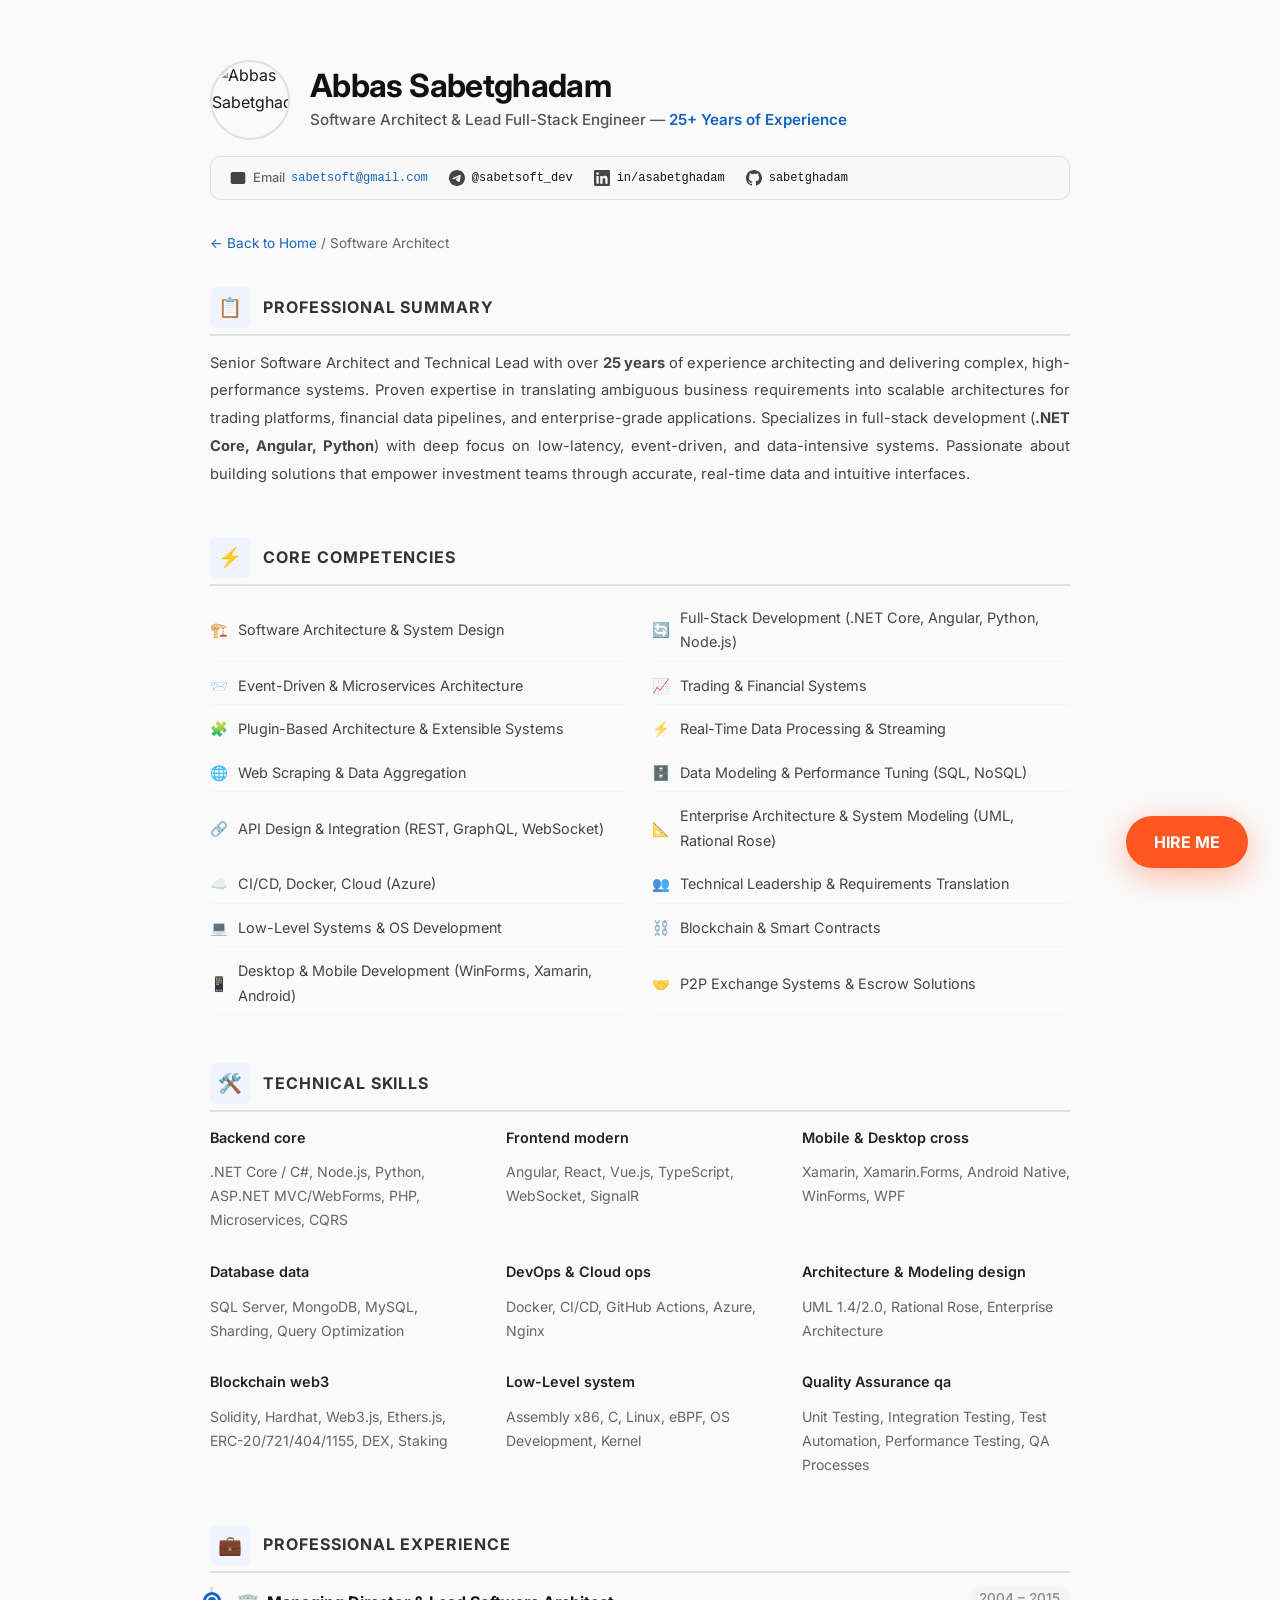
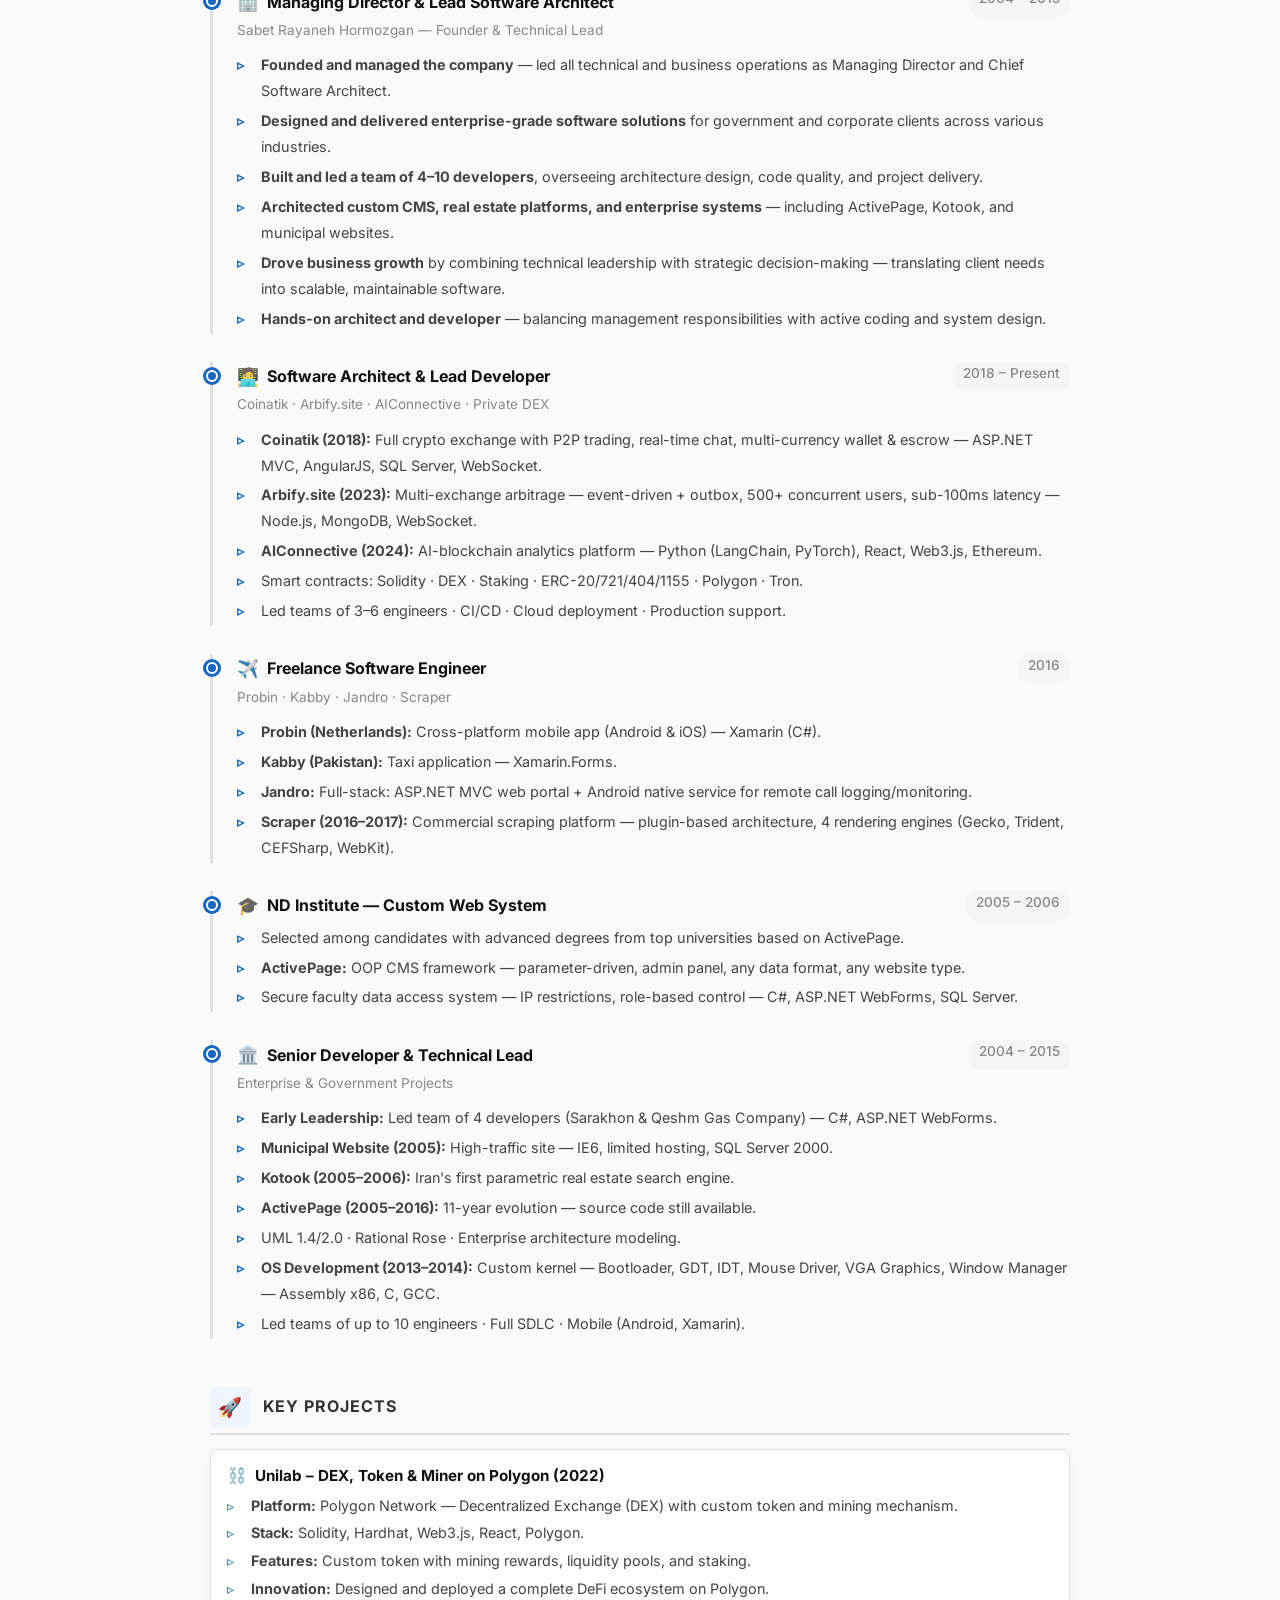
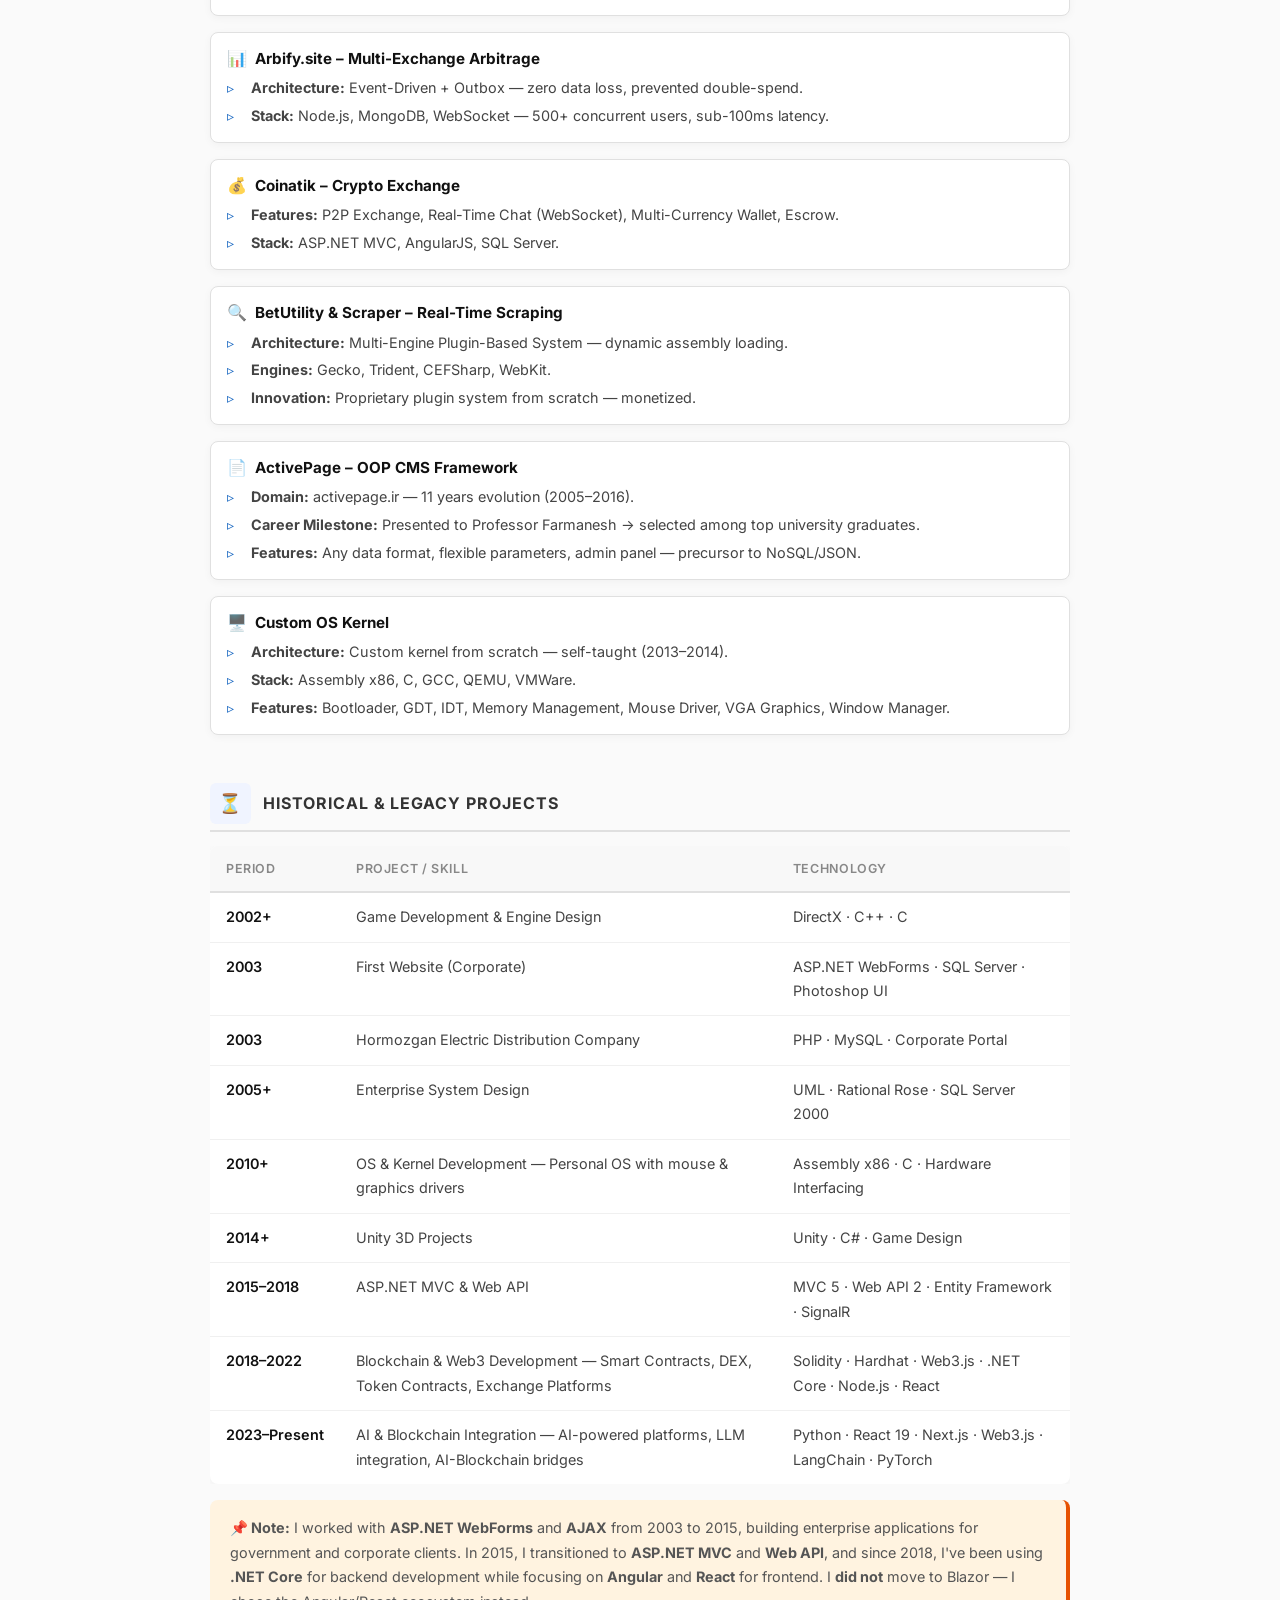
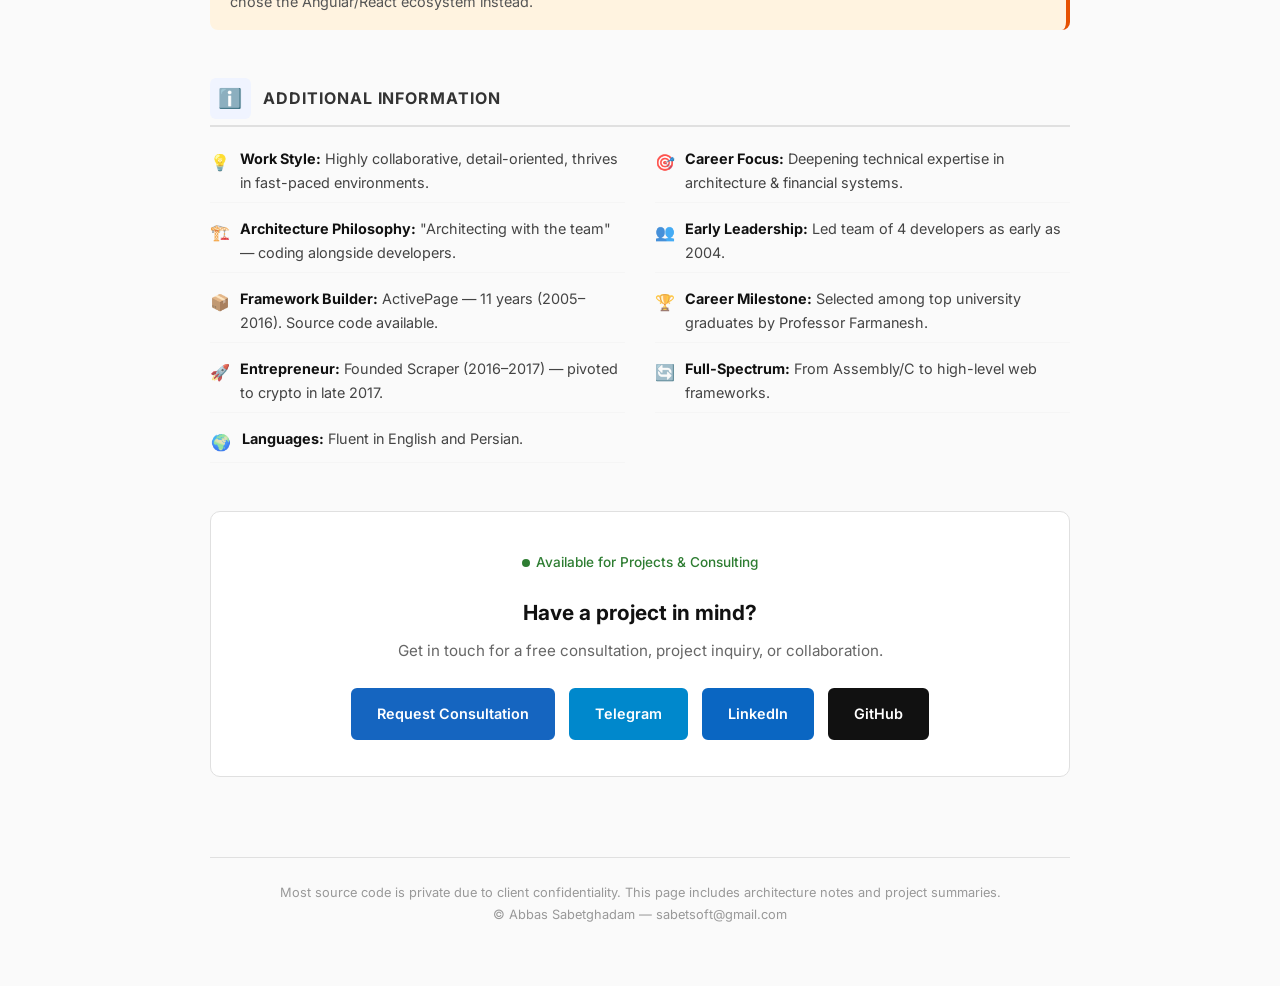
==== commit bb1fb9c5: "Update CV pages and shared styles" ====
--- a/architect.html
+++ b/architect.html
@@ -1319,7 +1319,7 @@
 
             <div class="exp-item">
                 <div class="exp-header">
-                    <h3><span class="exp-icon">🎓</span> Noore Danesh Institute — Custom Web System</h3>
+                    <h3><span class="exp-icon">🎓</span> ND Institute — Custom Web System</h3>
                     <span class="year">2005 – 2006</span>
                 </div>
                 <ul class="exp-list">
